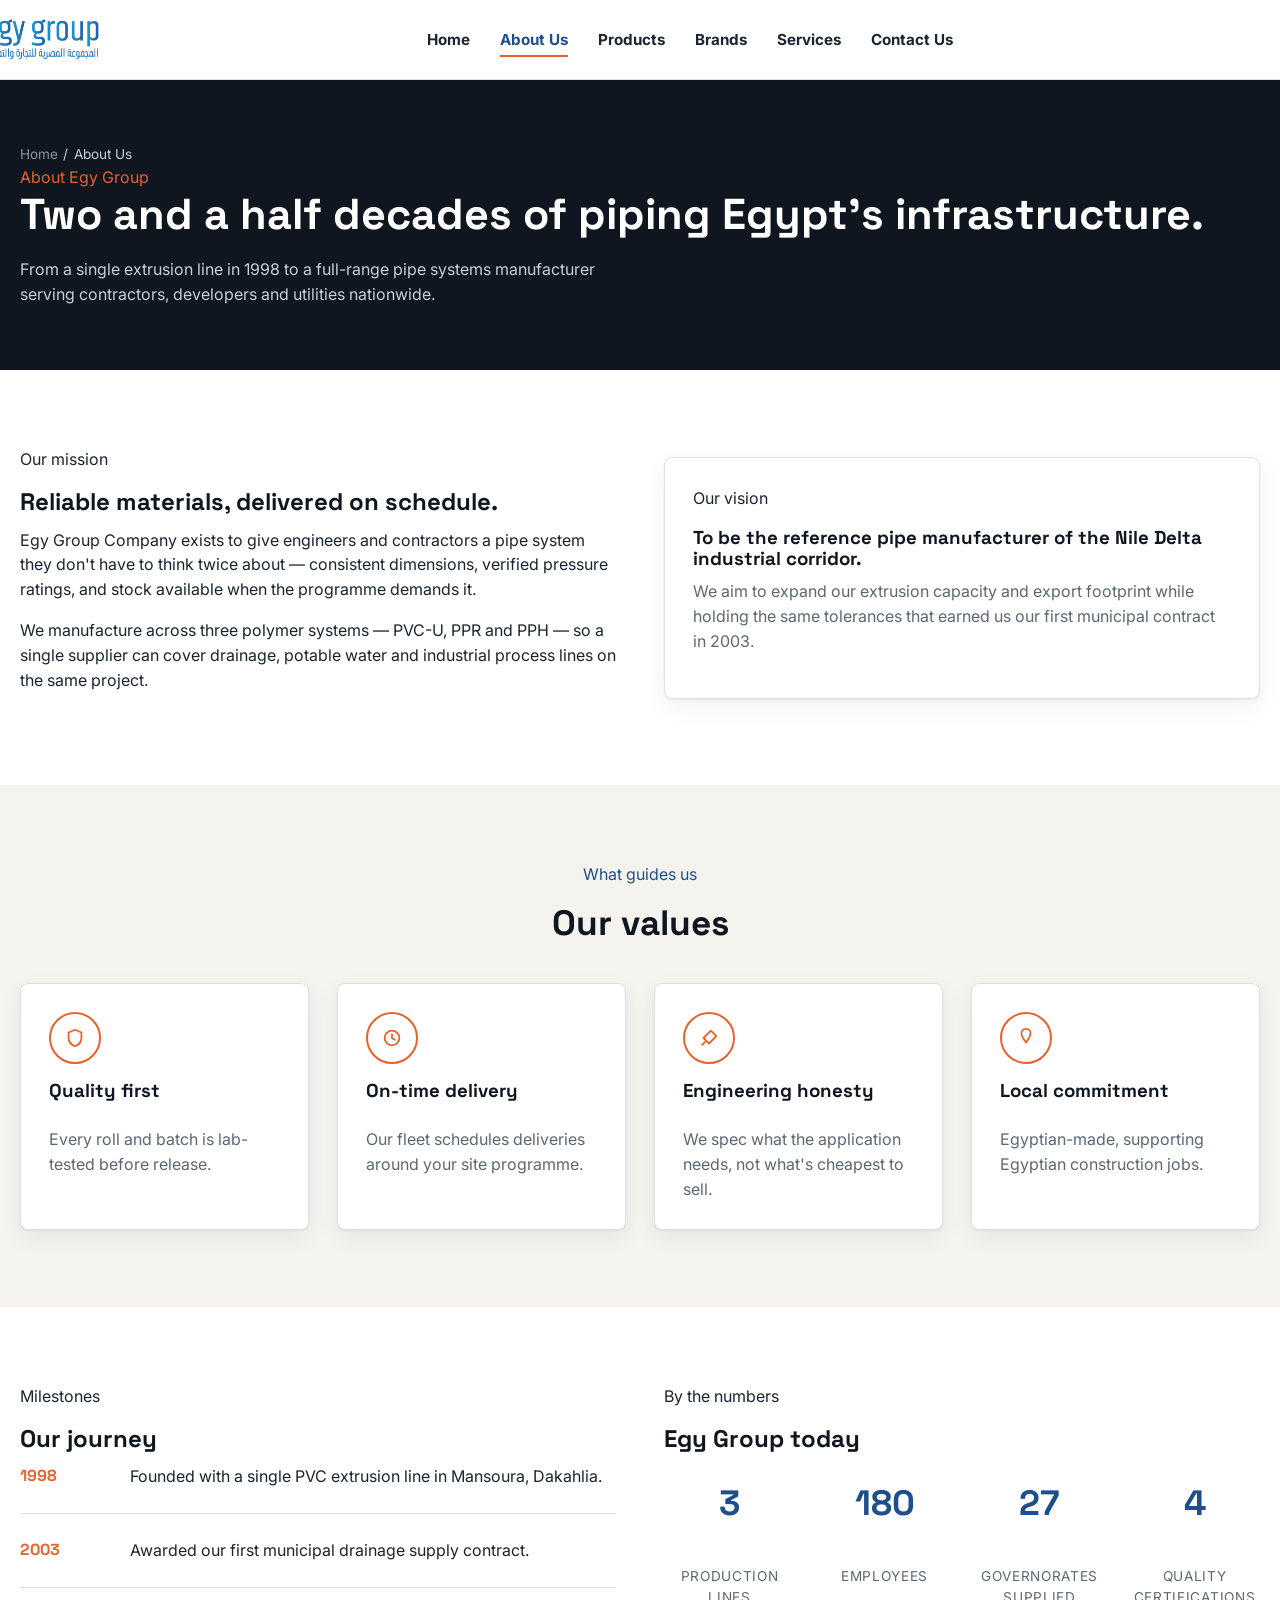
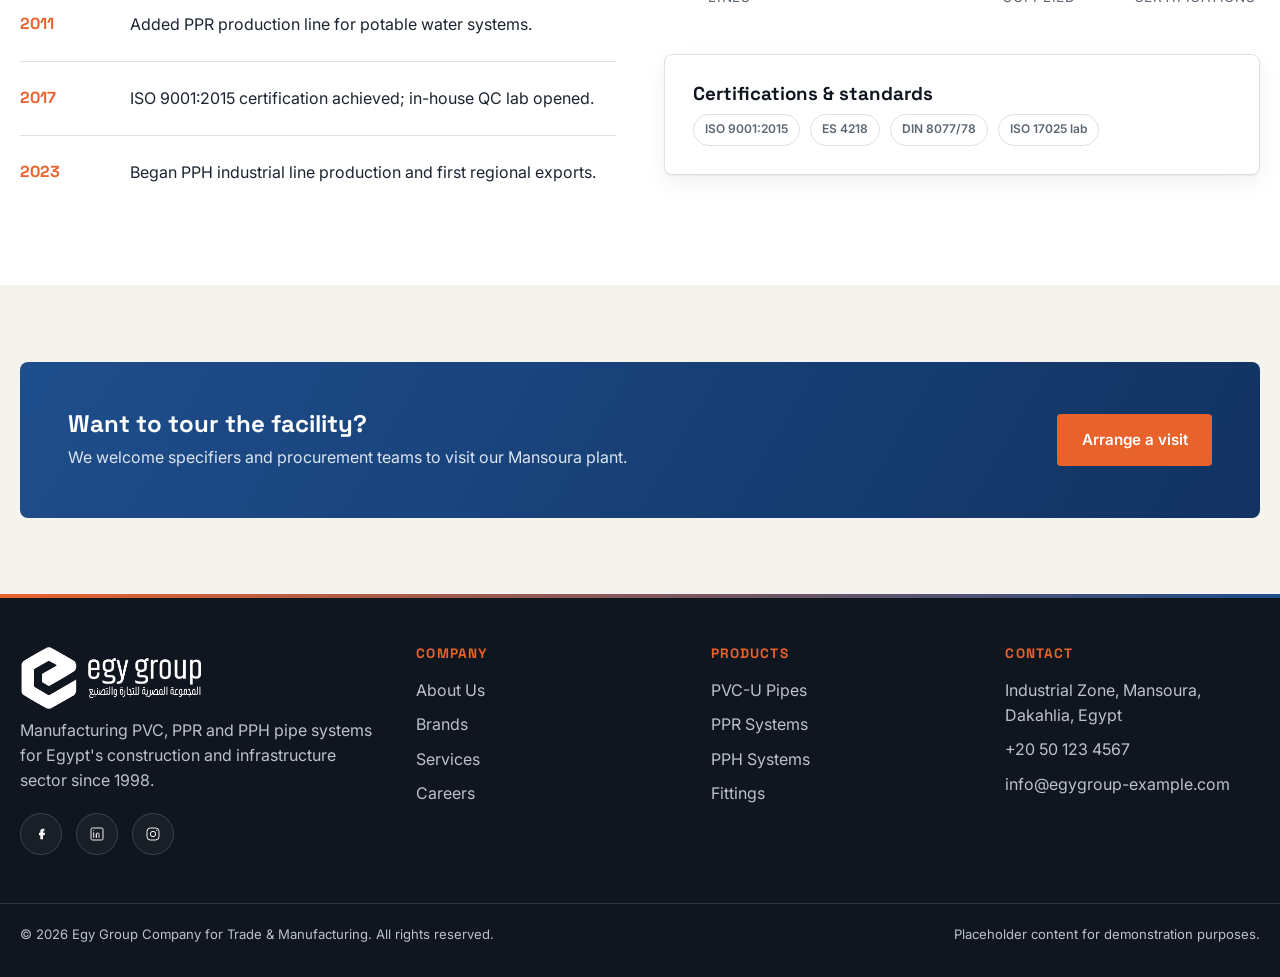
==== about.html @ fe541250 "Initial commit" ====
<!doctype html>
<html lang="en">
  <head>
    <meta charset="UTF-8" />
    <meta name="viewport" content="width=device-width, initial-scale=1.0" />
    <title>About Us | Egy Group Company</title>
    <meta
      name="description"
      content="Learn about Egy Group Company's history, mission and quality standards as a manufacturer of PVC, PPR and PPH pipe systems in Egypt."
    />
    <link rel="canonical" href="about.html" />
    <link rel="preconnect" href="https://fonts.googleapis.com" />
    <link rel="preconnect" href="https://fonts.gstatic.com" crossorigin />
    <link
      href="https://fonts.googleapis.com/css2?family=Space+Grotesk:wght@500;700&family=Inter:wght@400;500;600;700&family=Cairo:wght@400;500;600;700&display=swap"
      rel="stylesheet"
    />
    <link rel="stylesheet" href="css/style.css" />
  </head>
  <body>
    <a
      class="skip-link"
      href="#main-content"
      data-en="Skip to main content"
      data-ar="الانتقال إلى المحتوى الرئيسي"
      >Skip to main content</a
    >

    <header class="site-header">
      <div class="container header-inner">
        <a class="brand" href="index.html" aria-label="Egy Group Company, home">
          <img
            src="assets/images/egy-group-logo.png"
            alt="Egy Group Logo"
            class="brand-logo"
            data-en-aria="Egy Group Logo"
            data-ar-aria="شعار Egy Group"
          />
        </a>
        <button
          class="nav-toggle"
          type="button"
          aria-expanded="false"
          aria-controls="main-nav"
          aria-label="Toggle navigation menu"
        >
          <svg width="22" height="22" viewBox="0 0 22 22" aria-hidden="true">
            <path
              d="M2 5h18M2 11h18M2 17h18"
              stroke="#1B2430"
              stroke-width="2"
              stroke-linecap="round"
            ></path>
          </svg>
        </button>
        <nav class="main-nav" id="main-nav" aria-label="Primary">
          <ul>
            <li>
              <a href="index.html" data-en="Home" data-ar="الرئيسية">Home</a>
            </li>
            <li>
              <a href="about.html" data-en="About Us" data-ar="من نحن"
                >About Us</a
              >
            </li>
            <li>
              <a href="products.html" data-en="Products" data-ar="المنتجات"
                >Products</a
              >
            </li>
            <li>
              <a href="brands.html" data-en="Brands" data-ar="العلامات التجارية"
                >Brands</a
              >
            </li>
            <li>
              <a href="services.html" data-en="Services" data-ar="خدماتنا"
                >Services</a
              >
            </li>
            <li>
              <a href="contact.html" data-en="Contact Us" data-ar="اتصل بنا"
                >Contact Us</a
              >
            </li>
          </ul>
        </nav>
        <button class="lang-toggle" id="lang-toggle" type="button">
          العربية
        </button>
      </div>
    </header>

    <main id="main-content">
      <section class="page-header">
        <div class="container">
          <p class="breadcrumb">
            <a href="index.html" data-en="Home" data-ar="الرئيسية">Home</a
            ><span aria-hidden="true">/</span
            ><span data-en="About Us" data-ar="من نحن">About Us</span>
          </p>
          <p class="eyebrow" data-en="About Egy Group" data-ar="عن Egy Group">
            About Egy Group
          </p>
          <h1
            data-en="Two and a half decades of piping Egypt's infrastructure."
            data-ar="خمسة وعشرون عامًا من مد أنابيب البنية التحتية في مصر."
          >
            Two and a half decades of piping Egypt's infrastructure.
          </h1>
          <p
            data-en="From a single extrusion line in 1998 to a full-range pipe systems manufacturer serving contractors, developers and utilities nationwide."
            data-ar="من خط بثق واحد عام 1998 إلى مُصنّع متكامل لأنظمة الأنابيب يخدم المقاولين والمطورين والمرافق في جميع أنحاء مصر."
          >
            From a single extrusion line in 1998 to a full-range pipe systems
            manufacturer serving contractors, developers and utilities
            nationwide.
          </p>
        </div>
      </section>

      <section class="section section-alt" aria-labelledby="mission-heading">
        <div
          class="container grid grid-2"
          style="gap: 3rem; align-items: center"
        >
          <div>
            <p class="eyebrow" data-en="Our mission" data-ar="رسالتنا">
              Our mission
            </p>
            <h2
              id="mission-heading"
              data-en="Reliable materials, delivered on schedule."
              data-ar="مواد موثوقة، تصل في موعدها."
            >
              Reliable materials, delivered on schedule.
            </h2>
            <p
              data-en="Egy Group Company exists to give engineers and contractors a pipe system they don't have to think twice about — consistent dimensions, verified pressure ratings, and stock available when the programme demands it."
              data-ar="شركة Egy Group موجودة لتمنح المهندسين والمقاولين نظام أنابيب لا يحتاجون للتفكير فيه مرتين — أبعاد ثابتة، تصنيفات ضغط موثقة، ومخزون متاح وقت ما يحتاجه الجدول الزمني."
            >
              Egy Group Company exists to give engineers and contractors a pipe
              system they don't have to think twice about &mdash; consistent
              dimensions, verified pressure ratings, and stock available when
              the programme demands it.
            </p>
            <p
              data-en="We manufacture across three polymer systems — PVC-U, PPR and PPH — so a single supplier can cover drainage, potable water and industrial process lines on the same project."
              data-ar="نُصنّع عبر ثلاثة أنظمة بوليمرية — PVC-U و PPR و PPH — بحيث يغطي مورّد واحد خطوط الصرف ومياه الشرب والعمليات الصناعية في نفس المشروع."
            >
              We manufacture across three polymer systems &mdash; PVC-U, PPR and
              PPH &mdash; so a single supplier can cover drainage, potable water
              and industrial process lines on the same project.
            </p>
          </div>
          <div class="card">
            <p class="eyebrow" data-en="Our vision" data-ar="رؤيتنا">
              Our vision
            </p>
            <h3
              data-en="To be the reference pipe manufacturer of the Nile Delta industrial corridor."
              data-ar="أن نكون المُصنّع المرجعي للأنابيب في الممر الصناعي لدلتا النيل."
            >
              To be the reference pipe manufacturer of the Nile Delta industrial
              corridor.
            </h3>
            <p
              style="color: var(--color-steel)"
              data-en="We aim to expand our extrusion capacity and export footprint while holding the same tolerances that earned us our first municipal contract in 2003."
              data-ar="نهدف لتوسيع طاقتنا الإنتاجية وحضورنا التصديري مع الحفاظ على نفس معايير الدقة التي جلبت لنا أول عقد بلدي عام 2003."
            >
              We aim to expand our extrusion capacity and export footprint while
              holding the same tolerances that earned us our first municipal
              contract in 2003.
            </p>
          </div>
        </div>
      </section>

      <section class="section" aria-labelledby="values-heading">
        <div class="container">
          <div class="section-head center">
            <p class="eyebrow" data-en="What guides us" data-ar="ما يوجّهنا">
              What guides us
            </p>
            <h2 id="values-heading" data-en="Our values" data-ar="قيمنا">
              Our values
            </h2>
          </div>
          <div class="grid grid-4">
            <div class="card value-item" style="flex-direction: column">
              <span class="icon-ring" aria-hidden="true">
                <svg width="22" height="22" viewBox="0 0 24 24" fill="none">
                  <path
                    d="M12 3l7 3v6c0 4.5-3 7.5-7 9-4-1.5-7-4.5-7-9V6l7-3z"
                    stroke="currentColor"
                    stroke-width="2"
                    stroke-linejoin="round"
                  ></path>
                </svg>
              </span>
              <h3 data-en="Quality first" data-ar="الجودة أولًا">
                Quality first
              </h3>
              <p
                style="color: var(--color-steel); margin: 0"
                data-en="Every roll and batch is lab-tested before release."
                data-ar="كل لفة ودفعة تُختبر معمليًا قبل الإفراج عنها."
              >
                Every roll and batch is lab-tested before release.
              </p>
            </div>
            <div class="card value-item" style="flex-direction: column">
              <span class="icon-ring" aria-hidden="true">
                <svg width="22" height="22" viewBox="0 0 24 24" fill="none">
                  <circle
                    cx="12"
                    cy="12"
                    r="8"
                    stroke="currentColor"
                    stroke-width="2"
                  ></circle>
                  <path
                    d="M12 8v4l3 2"
                    stroke="currentColor"
                    stroke-width="2"
                    stroke-linecap="round"
                  ></path>
                </svg>
              </span>
              <h3 data-en="On-time delivery" data-ar="توصيل في الموعد">
                On-time delivery
              </h3>
              <p
                style="color: var(--color-steel); margin: 0"
                data-en="Our fleet schedules deliveries around your site programme."
                data-ar="ننسق مواعيد أسطولنا وفق الجدول الزمني لموقعك."
              >
                Our fleet schedules deliveries around your site programme.
              </p>
            </div>
            <div class="card value-item" style="flex-direction: column">
              <span class="icon-ring" aria-hidden="true">
                <svg width="22" height="22" viewBox="0 0 24 24" fill="none">
                  <path
                    d="M4 20l4-4M14 4l6 6-8 8-6-6 8-8z"
                    stroke="currentColor"
                    stroke-width="2"
                    stroke-linejoin="round"
                  ></path>
                </svg>
              </span>
              <h3 data-en="Engineering honesty" data-ar="نزاهة هندسية">
                Engineering honesty
              </h3>
              <p
                style="color: var(--color-steel); margin: 0"
                data-en="We spec what the application needs, not what's cheapest to sell."
                data-ar="نحدد المواصفة التي يحتاجها التطبيق فعلًا، وليس الأرخص في البيع."
              >
                We spec what the application needs, not what's cheapest to sell.
              </p>
            </div>
            <div class="card value-item" style="flex-direction: column">
              <span class="icon-ring" aria-hidden="true">
                <svg width="22" height="22" viewBox="0 0 24 24" fill="none">
                  <path
                    d="M12 2a5 5 0 015 5c0 3-5 10-5 10S7 10 7 7a5 5 0 015-5z"
                    stroke="currentColor"
                    stroke-width="2"
                    stroke-linejoin="round"
                  ></path>
                </svg>
              </span>
              <h3 data-en="Local commitment" data-ar="التزام محلي">
                Local commitment
              </h3>
              <p
                style="color: var(--color-steel); margin: 0"
                data-en="Egyptian-made, supporting Egyptian construction jobs."
                data-ar="صناعة مصرية تدعم فرص العمل في قطاع الإنشاءات المصري."
              >
                Egyptian-made, supporting Egyptian construction jobs.
              </p>
            </div>
          </div>
        </div>
      </section>

      <section class="section section-alt" aria-labelledby="timeline-heading">
        <div class="container grid grid-2" style="gap: 3rem">
          <div>
            <p class="eyebrow" data-en="Milestones" data-ar="محطات بارزة">
              Milestones
            </p>
            <h2 id="timeline-heading" data-en="Our journey" data-ar="مسيرتنا">
              Our journey
            </h2>
            <div class="timeline">
              <div class="timeline-item">
                <span class="timeline-year">1998</span>
                <p
                  style="margin: 0"
                  data-en="Founded with a single PVC extrusion line in Mansoura, Dakahlia."
                  data-ar="تأسست بخط بثق PVC واحد في المنصورة، الدقهلية."
                >
                  Founded with a single PVC extrusion line in Mansoura,
                  Dakahlia.
                </p>
              </div>
              <div class="timeline-item">
                <span class="timeline-year">2003</span>
                <p
                  style="margin: 0"
                  data-en="Awarded our first municipal drainage supply contract."
                  data-ar="حصلنا على أول عقد لتوريد أنابيب صرف بلدية."
                >
                  Awarded our first municipal drainage supply contract.
                </p>
              </div>
              <div class="timeline-item">
                <span class="timeline-year">2011</span>
                <p
                  style="margin: 0"
                  data-en="Added PPR production line for potable water systems."
                  data-ar="أضفنا خط إنتاج PPR لأنظمة مياه الشرب."
                >
                  Added PPR production line for potable water systems.
                </p>
              </div>
              <div class="timeline-item">
                <span class="timeline-year">2017</span>
                <p
                  style="margin: 0"
                  data-en="ISO 9001:2015 certification achieved; in-house QC lab opened."
                  data-ar="حصلنا على شهادة ISO 9001:2015، وافتتحنا معمل جودة داخلي."
                >
                  ISO 9001:2015 certification achieved; in-house QC lab opened.
                </p>
              </div>
              <div class="timeline-item">
                <span class="timeline-year">2023</span>
                <p
                  style="margin: 0"
                  data-en="Began PPH industrial line production and first regional exports."
                  data-ar="بدأنا إنتاج خط PPH الصناعي وأول عمليات تصدير إقليمية."
                >
                  Began PPH industrial line production and first regional
                  exports.
                </p>
              </div>
            </div>
          </div>
          <div>
            <p class="eyebrow" data-en="By the numbers" data-ar="بالأرقام">
              By the numbers
            </p>
            <h2 data-en="Egy Group today" data-ar="Egy Group اليوم">
              Egy Group today
            </h2>
            <div class="stat-strip" style="margin-top: 1.5rem">
              <div>
                <p class="stat-num">3</p>
                <p
                  class="stat-label"
                  data-en="Production lines"
                  data-ar="خطوط إنتاج"
                >
                  Production lines
                </p>
              </div>
              <div>
                <p class="stat-num">180</p>
                <p class="stat-label" data-en="Employees" data-ar="موظف">
                  Employees
                </p>
              </div>
              <div>
                <p class="stat-num">27</p>
                <p
                  class="stat-label"
                  data-en="Governorates supplied"
                  data-ar="محافظة نخدمها"
                >
                  Governorates supplied
                </p>
              </div>
              <div>
                <p class="stat-num">4</p>
                <p
                  class="stat-label"
                  data-en="Quality certifications"
                  data-ar="شهادات جودة"
                >
                  Quality certifications
                </p>
              </div>
            </div>
            <div class="card" style="margin-top: 2rem">
              <h3
                data-en="Certifications &amp; standards"
                data-ar="الشهادات والمواصفات"
              >
                Certifications &amp; standards
              </h3>
              <div class="badge-row" style="margin-top: 0">
                <span class="badge">ISO 9001:2015</span>
                <span class="badge">ES 4218</span>
                <span class="badge">DIN 8077/78</span>
                <span
                  class="badge"
                  data-en="ISO 17025 lab"
                  data-ar="معمل ISO 17025"
                  >ISO 17025 lab</span
                >
              </div>
            </div>
          </div>
        </div>
      </section>

      <section class="section">
        <div class="container">
          <div class="cta-band">
            <div>
              <h2
                data-en="Want to tour the facility?"
                data-ar="تحب تزور المصنع؟"
              >
                Want to tour the facility?
              </h2>
              <p
                data-en="We welcome specifiers and procurement teams to visit our Mansoura plant."
                data-ar="نرحّب بالمهندسين وفرق المشتريات لزيارة مصنعنا في المنصورة."
              >
                We welcome specifiers and procurement teams to visit our
                Mansoura plant.
              </p>
            </div>
            <a
              class="btn btn-primary"
              href="contact.html"
              data-en="Arrange a visit"
              data-ar="رتّب زيارة"
              >Arrange a visit</a
            >
          </div>
        </div>
      </section>
    </main>

    <footer class="site-footer">
      <div class="container footer-top">
        <div class="footer-col">
          <a
            class="brand"
            href="index.html"
            aria-label="Egy Group Company, home"
          >
            <img
              src="assets/images/egy-group-white.png"
              alt="Egy Group Logo"
              class="footer-brand-logo"
              data-en-aria="Egy Group Logo"
              data-ar-aria="شعار Egy Group"
            />
          </a>
          <p
            data-en="Manufacturing PVC, PPR and PPH pipe systems for Egypt's construction and infrastructure sector since 1998."
            data-ar="نصنّع أنظمة أنابيب PVC و PPR و PPH لقطاع الإنشاءات والبنية التحتية في مصر منذ عام 1998."
          >
            Manufacturing PVC, PPR and PPH pipe systems for Egypt's construction
            and infrastructure sector since 1998.
          </p>
          <div class="social-links">
            <a href="#" aria-label="Egy Group on Facebook"
              ><svg width="16" height="16" viewBox="0 0 24 24" fill="none">
                <path
                  d="M15 8h2V4h-2a4 4 0 00-4 4v2H9v4h2v6h4v-6h2.5l.5-4H15V8z"
                  fill="#fff"
                ></path></svg
            ></a>
            <a href="#" aria-label="Egy Group on LinkedIn"
              ><svg width="16" height="16" viewBox="0 0 24 24" fill="none">
                <rect
                  x="3"
                  y="3"
                  width="18"
                  height="18"
                  rx="2"
                  fill="none"
                  stroke="#fff"
                  stroke-width="1.4"
                ></rect>
                <path
                  d="M7 10v7M7 7v.01M11 17v-4.5a2 2 0 014 0V17M11 12.5v4.5"
                  stroke="#fff"
                  stroke-width="1.4"
                  stroke-linecap="round"
                ></path></svg
            ></a>
            <a href="#" aria-label="Egy Group on Instagram"
              ><svg width="16" height="16" viewBox="0 0 24 24" fill="none">
                <rect
                  x="3"
                  y="3"
                  width="18"
                  height="18"
                  rx="5"
                  fill="none"
                  stroke="#fff"
                  stroke-width="1.4"
                ></rect>
                <circle
                  cx="12"
                  cy="12"
                  r="4"
                  fill="none"
                  stroke="#fff"
                  stroke-width="1.4"
                ></circle>
                <circle cx="17.5" cy="6.5" r="1" fill="#fff"></circle></svg
            ></a>
          </div>
        </div>
        <div class="footer-col">
          <h4 data-en="Company" data-ar="الشركة">Company</h4>
          <ul>
            <li>
              <a href="about.html" data-en="About Us" data-ar="من نحن"
                >About Us</a
              >
            </li>
            <li>
              <a href="brands.html" data-en="Brands" data-ar="العلامات التجارية"
                >Brands</a
              >
            </li>
            <li>
              <a href="services.html" data-en="Services" data-ar="خدماتنا"
                >Services</a
              >
            </li>
            <li>
              <a href="contact.html" data-en="Careers" data-ar="الوظائف"
                >Careers</a
              >
            </li>
          </ul>
        </div>
        <div class="footer-col">
          <h4 data-en="Products" data-ar="المنتجات">Products</h4>
          <ul>
            <li>
              <a
                href="products.html#pvc"
                data-en="PVC-U Pipes"
                data-ar="أنابيب PVC-U"
                >PVC-U Pipes</a
              >
            </li>
            <li>
              <a
                href="products.html#ppr"
                data-en="PPR Systems"
                data-ar="أنظمة PPR"
                >PPR Systems</a
              >
            </li>
            <li>
              <a
                href="products.html#pph"
                data-en="PPH Systems"
                data-ar="أنظمة PPH"
                >PPH Systems</a
              >
            </li>
            <li>
              <a
                href="products.html#fittings"
                data-en="Fittings"
                data-ar="الوصلات"
                >Fittings</a
              >
            </li>
          </ul>
        </div>
        <div class="footer-col">
          <h4 data-en="Contact" data-ar="التواصل">Contact</h4>
          <ul>
            <li
              data-en="Industrial Zone, Mansoura, Dakahlia, Egypt"
              data-ar="المنطقة الصناعية، المنصورة، الدقهلية، مصر"
            >
              Industrial Zone, Mansoura, Dakahlia, Egypt
            </li>
            <li>+20 50 123 4567</li>
            <li>info@egygroup-example.com</li>
          </ul>
        </div>
      </div>
      <div class="container footer-bottom">
        <p
          data-en="© 2026 Egy Group Company for Trade &amp; Manufacturing. All rights reserved."
          data-ar="© 2026 شركة Egy Group للتجارة والتصنيع. جميع الحقوق محفوظة."
        >
          &copy; 2026 Egy Group Company for Trade &amp; Manufacturing. All
          rights reserved.
        </p>
        <p
          data-en="Placeholder content for demonstration purposes."
          data-ar="محتوى تجريبي لأغراض العرض فقط."
        >
          Placeholder content for demonstration purposes.
        </p>
      </div>
    </footer>

    <script src="js/i18n.js"></script>
    <script src="js/main.js"></script>
  </body>
</html>
---- css/style.css ----
/* ==========================================================================
   Egy Group Company — Stylesheet
   Design tokens: industrial blue + signal orange (pipe-spec palette),
   ring/cross-section motif drawn from extruded pipe stock.
   ========================================================================== */

:root {
  /* Color tokens */
  --color-ink: #10161f;
  --color-charcoal: #1b2430;
  --color-blue: #1e4e8c;
  --color-blue-dark: #123362;
  --color-orange: #e8622c;
  --color-orange-dark: #c24e1f;
  --color-cream: #f5f3ee;
  --color-white: #ffffff;
  --color-steel: #5c6773;
  --color-steel-light: #8a93a0;
  --color-line: #dde1e6;
  --color-success: #2f8f5b;
  --color-danger: #c4362b;

  /* Type tokens */
  --font-display: "Space Grotesk", "Segoe UI", Arial, sans-serif;
  --font-body: "Inter", "Segoe UI", Arial, sans-serif;

  /* Layout tokens */
  --container-w: 1300px;
  --radius-sm: 4px;
  --radius-md: 8px;
  --gap-section: clamp(3rem, 6vw, 6rem);
  --shadow-card:
    0 1px 2px rgba(16, 22, 31, 0.06), 0 8px 24px rgba(16, 22, 31, 0.06);
}

/* ---------- Reset ---------- */
*,
*::before,
*::after {
  box-sizing: border-box;
}
html {
  scroll-behavior: smooth;
}
@media (prefers-reduced-motion: reduce) {
  html {
    scroll-behavior: auto;
  }
  *,
  *::before,
  *::after {
    animation-duration: 0.001ms !important;
    animation-iteration-count: 1 !important;
    transition-duration: 0.001ms !important;
  }
}
body {
  margin: 0;
  font-family: var(--font-body);
  color: var(--color-charcoal);
  background: var(--color-cream);
  line-height: 1.55;
  -webkit-font-smoothing: antialiased;
}
img {
  max-width: 100%;
  display: block;
}
a {
  color: inherit;
  text-decoration: none;
}
ul {
  margin: 0;
  padding: 0;
  list-style: none;
}
h1,
h2,
h3,
h4 {
  font-family: var(--font-display);
  line-height: 1.15;
  margin: 0 0 0.5em;
  color: var(--color-ink);
}
p {
  margin: 0 0 1em;
}
button {
  font-family: inherit;
  cursor: pointer;
}
input,
textarea,
select {
  font-family: inherit;
  font-size: 1rem;
}

:focus-visible {
  outline: 3px solid var(--color-orange);
  outline-offset: 2px;
}

.container {
  width: 100%;
  max-width: var(--container-w);
  margin-inline: auto;
  padding-inline: 1.25rem;
}

.visually-hidden {
  position: absolute;
  width: 1px;
  height: 1px;
  overflow: hidden;
  clip: rect(0 0 0 0);
  white-space: nowrap;
}

.skip-link {
  position: absolute;
  left: 1rem;
  top: -3rem;
  background: var(--color-ink);
  color: var(--color-white);
  padding: 0.6rem 1rem;
  border-radius: var(--radius-sm);
  z-index: 200;
  transition: top 0.15s ease;
}
.skip-link:focus {
  top: 1rem;
}

/* ---------- Buttons ---------- */
.btn {
  display: inline-flex;
  align-items: center;
  gap: 0.5rem;
  padding: 0.75rem 1.4rem;
  border-radius: var(--radius-sm);
  font-weight: 600;
  font-size: 0.95rem;
  border: 2px solid transparent;
  transition:
    transform 0.15s ease,
    background 0.15s ease,
    color 0.15s ease,
    border-color 0.15s ease;
}
.btn:hover {
  transform: translateY(-1px);
}
.btn-primary {
  background: var(--color-orange);
  color: var(--color-white);
}
.btn-primary:hover {
  background: var(--color-orange-dark);
}
.btn-secondary {
  background: transparent;
  color: var(--color-white);
  border-color: rgba(255, 255, 255, 0.55);
}
.btn-secondary:hover {
  border-color: var(--color-white);
}
.btn-outline {
  background: transparent;
  color: var(--color-blue);
  border-color: var(--color-blue);
}
.btn-outline:hover {
  background: var(--color-blue);
  color: var(--color-white);
}
.btn-block {
  width: 100%;
  justify-content: center;
}

/* ---------- Header ---------- */
.site-header {
  position: sticky;
  top: 0;
  z-index: 100;
  height: 80px;
  background: var(--color-white);
  border-bottom: 1px solid var(--color-line);
  display: flex;
  align-items: center;
}
.site-header.is-scrolled {
  box-shadow: 0 4px 16px rgba(16, 22, 31, 0.08);
}
.header-inner {
  display: grid;
  grid-template-columns: 220px 1fr 120px;
  align-items: center;
  height: 90px;
}
.brand {
  display: flex;
  align-items: center;
  flex-shrink: 0;
  justify-self: start;
}
.site-header .brand {
  margin-left: -110px;
}
.brand-logo {
  display: block;
  width: auto;
  height: 65px;
  object-fit: contain;
  transition: transform 0.3s ease;
}

.brand:hover .brand-logo {
  transform: scale(1.03);
}
.brand-mark {
  flex-shrink: 0;
}

.brand-mark img {
  height: 85px;
  width: auto;
  display: block;
}
.brand-tagline {
  display: block;
  font-family: var(--font-body);
  font-weight: 500;
  font-size: 0.65rem;
  letter-spacing: 0.14em;
  text-transform: uppercase;
  color: var(--color-orange);
}

.nav-toggle {
  display: none;
  background: none;
  border: 1px solid var(--color-line);
  border-radius: var(--radius-sm);
  padding: 0.5rem;
  align-items: center;
  justify-content: center;
}

.main-nav ul {
  display: flex;
  align-items: center;
  justify-content: center;
  justify-self: center;
  gap: 30px;
  margin: auto;
}
.main-nav a {
  font-weight: 700;
  font-size: 0.95rem;
  color: var(--color-charcoal);
  padding-block: 0.4rem;
  border-bottom: 2px solid transparent;
  transition:
    color 0.15s ease,
    border-color 0.15s ease;
}
.main-nav a:hover,
.main-nav a[aria-current="page"] {
  color: var(--color-blue);
  border-color: var(--color-orange);
}
.header-cta {
  flex-shrink: 0;
}

@media (max-width: 860px) {
  .nav-toggle {
    display: inline-flex;
  }
  .header-cta {
    display: none;
  }
  .main-nav {
    position: fixed;
    inset: 64px 0 0 0;
    background: var(--color-white);
    transform: translateX(100%);
    transition: transform 0.2s ease;
    overflow-y: auto;
    padding: 1.5rem 1.25rem;
    border-top: 1px solid var(--color-line);
  }
  .main-nav.is-open {
    transform: translateX(0);
  }
  .main-nav ul {
    flex-direction: column;
    align-items: stretch;
    gap: 0;
  }
  .main-nav li {
    border-bottom: 1px solid var(--color-line);
  }
  .main-nav a {
    display: block;
    padding: 0.9rem 0.2rem;
  }
}

/* ---------- Hero ---------- */
.hero {
  position: relative;
  display: flex;
  align-items: center;
  min-height: 720px;
  overflow: hidden;

  background:
    linear-gradient(
      90deg,
      rgba(8, 22, 45, 0.88) 0%,
      rgba(8, 22, 45, 0.75) 28%,
      rgba(8, 22, 45, 0.35) 55%,
      rgba(8, 22, 45, 0.05) 100%
    ),
    url("../assets/images/hero-bg.png") center/cover no-repeat;
}
.hero-rings {
  position: absolute;
  top: 50%;
  right: -8%;
  width: min(620px, 60vw);
  transform: translateY(-50%);
  opacity: 0.9;
  pointer-events: none;
}
.hero-inner {
  width: 620px;
  margin: 0;
  padding: 0;
  color: #fff;
}
.hero h1 {
  margin: 15px 0px;
  color: #fff;
  font-size: 50px;
  font-weight: 700;
  line-height: 1.08;
}
.hero-lede {
  width: 500px;
  color: #e7eef8;
  font-size: 20px;
  line-height: 1.8;
}
.hero-actions {
  display: flex;
  flex-wrap: wrap;
  gap: 0.9rem;
  margin-top: 2rem;
}

/* ---------- Page header (interior pages) ---------- */
.page-header {
  background: var(--color-ink);
  color: var(--color-white);
  padding-block: clamp(2.5rem, 5vw, 4rem);
}
.page-header .eyebrow {
  color: var(--color-orange);
}
.page-header h1 {
  color: var(--color-white);
  font-size: clamp(1.9rem, 3.6vw, 2.7rem);
  margin-bottom: 0.4em;
}
.page-header p {
  color: #c6cfdc;
  max-width: 60ch;
  margin-bottom: 0;
}
.breadcrumb {
  font-size: 0.85rem;
  color: var(--color-steel-light);
  margin-bottom: 1rem;
}
.breadcrumb a {
  color: var(--color-steel-light);
}
.breadcrumb a:hover {
  color: var(--color-white);
}
.breadcrumb span[aria-hidden] {
  margin: 0 0.4em;
}

/* ---------- Sections ---------- */
.section {
  padding-block: var(--gap-section);
}
.section-alt {
  background: var(--color-white);
}
.section-dark {
  background: var(--color-ink);
  color: var(--color-white);
}
.section-dark h2,
.section-dark h3 {
  color: var(--color-white);
}
.section-head {
  max-width: 640px;
  margin-bottom: 2.5rem;
}
.section-head.center {
  margin-inline: auto;
  text-align: center;
}
.section-head h2 {
  font-size: clamp(1.6rem, 3vw, 2.2rem);
}
.section-head .eyebrow {
  color: var(--color-blue);
}
.section-dark .section-head .eyebrow {
  color: var(--color-orange);
}

/* ---------- Grids & Cards ---------- */
.grid {
  display: grid;
  gap: 1.75rem;
}
.grid-2 {
  grid-template-columns: repeat(2, 1fr);
}
.grid-3 {
  grid-template-columns: repeat(3, 1fr);
}
.grid-4 {
  grid-template-columns: repeat(4, 1fr);
}
@media (max-width: 960px) {
  .grid-3,
  .grid-4 {
    grid-template-columns: repeat(2, 1fr);
  }
}
@media (max-width: 640px) {
  .grid-2,
  .grid-3,
  .grid-4 {
    grid-template-columns: 1fr;
  }
}

.card {
  background: var(--color-white);
  border: 1px solid var(--color-line);
  border-radius: var(--radius-md);
  padding: 1.75rem;
  box-shadow: var(--shadow-card);
}
.section-alt .card,
.section .card {
  background: var(--color-white);
}

.icon-ring {
  width: 52px;
  height: 52px;
  border-radius: 50%;
  border: 2px solid var(--color-orange);
  display: inline-flex;
  align-items: center;
  justify-content: center;
  margin-bottom: 1rem;
  color: var(--color-orange);
}

/* Product spec card */
.product-card {
  display: flex;
  flex-direction: column;
  gap: 0.75rem;
}
.product-card .spec-code {
  font-family: var(--font-display);
  font-size: 0.75rem;
  letter-spacing: 0.1em;
  color: var(--color-steel);
  text-transform: uppercase;
}
.product-card h3 {
  font-size: 1.15rem;
  margin-bottom: 0.25rem;
}
.product-card .spec-list {
  border-top: 1px dashed var(--color-line);
  margin-top: 0.5rem;
  padding-top: 0.75rem;
  display: grid;
  gap: 0.35rem;
}
.product-card .spec-list li {
  display: flex;
  justify-content: space-between;
  font-size: 0.85rem;
  color: var(--color-steel);
}
.product-card .spec-list li strong {
  color: var(--color-charcoal);
  font-weight: 600;
}

/* Brand tile */

.brands-grid {
  display: grid;
  grid-template-columns: repeat(4, 1fr);
  gap: 30px;
  margin-top: 3rem;
}

.brand-card {
  background: #fff;
  border: 1px solid var(--color-line);
  border-radius: 18px;
  padding: 32px 24px;
  text-align: center;
  transition: 0.35s;
  cursor: pointer;
  box-shadow: 0 8px 24px rgba(0, 0, 0, 0.05);
}

.brand-card:hover {
  transform: translateY(-8px);
  border-color: var(--color-blue);
  box-shadow: 0 18px 40px rgba(30, 78, 140, 0.15);
}

.brand-card-logo {
  height: 120px;
  display: flex;
  align-items: center;
  justify-content: center;
  margin-bottom: 20px;
  background: #f8fafc;
  border-radius: 14px;
}

.brand-card-logo img {
  max-width: 150px;
  max-height: 80px;
  width: auto;
  height: auto;
  transition: 0.35s;
}

.brand-card:hover .brand-card-logo img {
  transform: scale(1.06);
}

.brand-name {
  margin: 0;
  font-size: 20px;
  font-weight: 700;
  color: var(--color-ink);
}

@media (max-width: 992px) {
  .brands-grid {
    grid-template-columns: repeat(2, 1fr);
  }
}

@media (max-width: 576px) {
  .brands-grid {
    grid-template-columns: 1fr;
  }
}

/* Service card */

.service-card {
  text-align: center;
  padding: 40px 30px;
  border-top: 4px solid var(--color-orange);
  transition: 0.35s ease;
}

.service-card:hover {
  transform: translateY(-8px);
  box-shadow: 0 20px 45px rgba(0, 0, 0, 0.08);
}

.service-icon {
  width: 72px;
  height: 72px;
  margin: 0 auto 22px;
  border-radius: 50%;
  background: #eef4fb;
  display: flex;
  align-items: center;
  justify-content: center;
  font-size: 34px;
  transition: 0.35s;
}

.service-card:hover .service-icon {
  background: var(--color-blue);
  transform: rotate(8deg) scale(1.08);
}

.service-card h3 {
  margin-bottom: 14px;
  font-size: 24px;
}

.service-card p {
  color: #6d7784;
  line-height: 1.8;
  margin: 0;
}

/* Values list */
.value-item {
  display: flex;
  gap: 1rem;
  align-items: flex-start;
}
.value-item .icon-ring {
  margin-bottom: 0;
  flex-shrink: 0;
}

/* Timeline */
.timeline {
  display: grid;
  gap: 1.5rem;
}
.timeline-item {
  display: grid;
  grid-template-columns: 90px 1fr;
  gap: 1.25rem;
  padding-bottom: 1.5rem;
  border-bottom: 1px solid var(--color-line);
}
.timeline-item:last-child {
  border-bottom: none;
}
.timeline-year {
  font-family: var(--font-display);
  font-weight: 700;
  color: var(--color-orange);
}

/* Stat strip */
.stat-strip {
  display: grid;
  grid-template-columns: repeat(4, 1fr);
  gap: 1.5rem;
  text-align: center;
}
.stat-strip .stat-num {
  font-family: var(--font-display);
  font-size: 2.2rem;
  font-weight: 700;
  color: var(--color-blue);
}
.stat-strip .stat-label {
  font-size: 0.85rem;
  color: var(--color-steel);
  text-transform: uppercase;
  letter-spacing: 0.05em;
}
@media (max-width: 640px) {
  .stat-strip {
    grid-template-columns: repeat(2, 1fr);
  }
}

/* CTA band */
.cta-band {
  background: linear-gradient(
    120deg,
    var(--color-blue),
    var(--color-blue-dark)
  );
  color: var(--color-white);
  border-radius: var(--radius-md);
  padding: clamp(2rem, 5vw, 3rem);
  display: flex;
  flex-wrap: wrap;
  align-items: center;
  justify-content: space-between;
  gap: 1.5rem;
}
.cta-band h2 {
  color: var(--color-white);
  margin-bottom: 0.3em;
}
.cta-band p {
  color: #dce5f2;
  margin-bottom: 0;
}

/* ---------- Forms ---------- */
.form-grid {
  display: grid;
  gap: 1.25rem;
}
.form-row {
  display: grid;
  gap: 1.25rem;
  grid-template-columns: 1fr 1fr;
}
@media (max-width: 640px) {
  .form-row {
    grid-template-columns: 1fr;
  }
}
.field {
  display: flex;
  flex-direction: column;
  gap: 0.4rem;
}
.field label {
  font-weight: 600;
  font-size: 0.9rem;
}
.field .required {
  color: var(--color-orange);
}
.field input,
.field select,
.field textarea {
  padding: 0.7rem 0.85rem;
  border: 1px solid var(--color-line);
  border-radius: var(--radius-sm);
  background: var(--color-white);
  color: var(--color-charcoal);
}
.field input:focus,
.field select:focus,
.field textarea:focus {
  border-color: var(--color-blue);
}
.field.has-error input,
.field.has-error select,
.field.has-error textarea {
  border-color: var(--color-danger);
}
.field-error {
  font-size: 0.8rem;
  color: var(--color-danger);
  display: none;
}
.field.has-error .field-error {
  display: block;
}
.form-status {
  padding: 0.85rem 1rem;
  border-radius: var(--radius-sm);
  font-size: 0.9rem;
  display: none;
}
.form-status.is-visible {
  display: block;
}
.form-status.success {
  background: #e7f5ec;
  color: var(--color-success);
  border: 1px solid #bfe3cc;
}
.form-status.error {
  background: #fbeae8;
  color: var(--color-danger);
  border: 1px solid #f0c7c2;
}

/* Contact info list */
.contact-info-list {
  display: grid;
  gap: 1.25rem;
}
.contact-info-item {
  display: flex;
  gap: 1rem;
  align-items: flex-start;
}
.contact-info-item .icon-ring {
  margin-bottom: 0;
}
.map-placeholder {
  border-radius: var(--radius-md);
  overflow: hidden;
  border: 1px solid var(--color-line);
}

/* ---------- Footer ---------- */
.site-footer .brand {
  margin: 0;
  display: inline-flex;
  align-items: center;
}

.footer-brand-logo {
  height: 65px;
  width: auto;
  display: block;
}

.site-footer {
  background: var(--color-ink);
  color: #b9c2cf;
  position: relative;
}
.site-footer::before {
  content: "";
  display: block;
  height: 4px;
  background: linear-gradient(90deg, var(--color-orange), var(--color-blue));
}
.footer-top {
  padding-block: 3rem;
  display: grid;
  gap: 2.5rem;
  grid-template-columns: 1.4fr 1fr 1fr 1fr;
}
@media (max-width: 860px) {
  .footer-top {
    grid-template-columns: 1fr 1fr;
  }
}
@media (max-width: 540px) {
  .footer-top {
    grid-template-columns: 1fr;
  }
}
.footer-brand {
  display: flex;
  align-items: center;
  gap: 0.6rem;
  font-family: var(--font-display);
  font-weight: 700;
  font-size: 1.15rem;
  color: var(--color-white);
  margin-bottom: 0.75rem;
}
.footer-col h4 {
  color: var(--color-orange);
  font-size: 0.85rem;
  letter-spacing: 0.08em;
  text-transform: uppercase;
  margin-bottom: 1rem;
}
.footer-col ul {
  display: grid;
  gap: 0.6rem;
}
.footer-col a:hover {
  color: var(--color-white);
}
.social-links {
  display: flex;
  gap: 14px;
  margin-top: 20px;
}

.social-links a {
  width: 42px;
  height: 42px;
  border-radius: 50%;
  display: flex;
  align-items: center;
  justify-content: center;
  color: #fff;
  border: 1px solid rgba(255, 255, 255, 0.15);
  background: rgba(255, 255, 255, 0.04);
  transition: all 0.3s ease;
}

.social-links a:hover {
  background: var(--color-orange);
  border-color: var(--color-orange);
  transform: translateY(-4px);
  box-shadow: 0 10px 20px rgba(232, 98, 44, 0.35);
}

.social-links i {
  font-size: 18px;
}
.footer-bottom {
  border-top: 1px solid rgba(255, 255, 255, 0.12);
  padding-block: 1.25rem;
  display: flex;
  flex-wrap: wrap;
  gap: 1rem;
  justify-content: space-between;
  font-size: 0.82rem;
}

/* ---------- Misc ---------- */
.badge-row {
  display: flex;
  flex-wrap: wrap;
  gap: 0.6rem;
  margin-top: 1.5rem;
}
.badge {
  font-size: 0.75rem;
  font-weight: 600;
  padding: 0.35rem 0.7rem;
  border-radius: 999px;
  border: 1px solid var(--color-line);
  color: var(--color-steel);
  background: var(--color-white);
}

/* Language toggle button */
.lang-toggle {
  display: inline-flex;
  align-items: center;
  justify-self: end;
  gap: 0.4rem;
  margin-right: -100px;
  padding: 0.55rem 0.9rem;
  border: 1px solid var(--color-line);
  border-radius: var(--radius-sm);
  background: transparent;
  color: var(--color-charcoal);
  font-size: 0.85rem;
  font-weight: 600;
  transition: 0.15s;
}
.lang-toggle:hover {
  border-color: var(--color-blue);
  color: var(--color-blue);
}

/* Contact info */
.contact-number,
.contact-email {
  direction: ltr;
  unicode-bidi: isolate;
  display: inline-block;
  color: inherit;
}

[dir="rtl"] .contact-number,
[dir="rtl"] .contact-email {
  direction: ltr;
  unicode-bidi: isolate;
}

/* RTL support */
[dir="rtl"] body {
  font-family: "Cairo", var(--font-body);
}

[dir="rtl"] h1,
[dir="rtl"] h2,
[dir="rtl"] h3,
[dir="rtl"] h4 {
  font-family: "Cairo", var(--font-display);
}

[dir="rtl"] .eyebrow::before {
  margin-left: 0.5rem;
  margin-right: 0;
}

/* ===== Header Fix ===== */

html[dir="rtl"] .header-inner {
  direction: ltr;
}

html[dir="rtl"] .main-nav {
  direction: rtl;
}
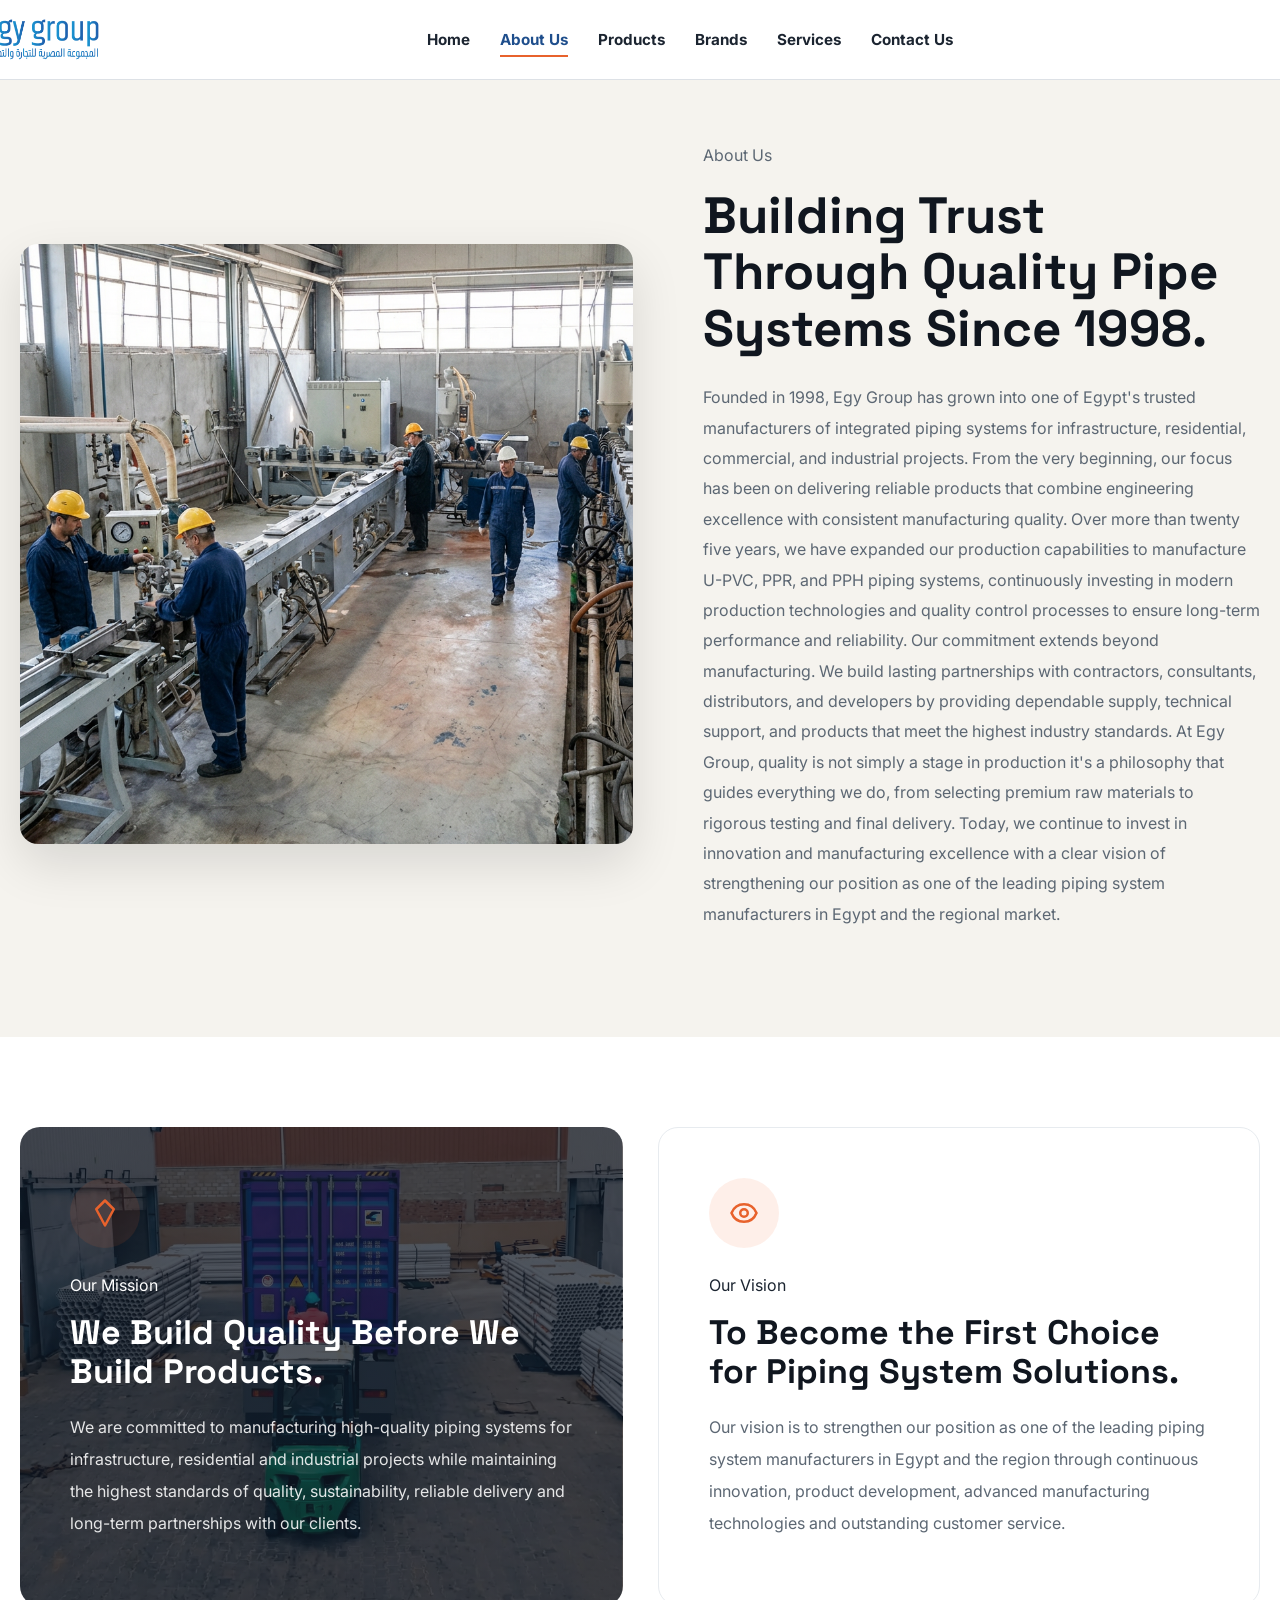
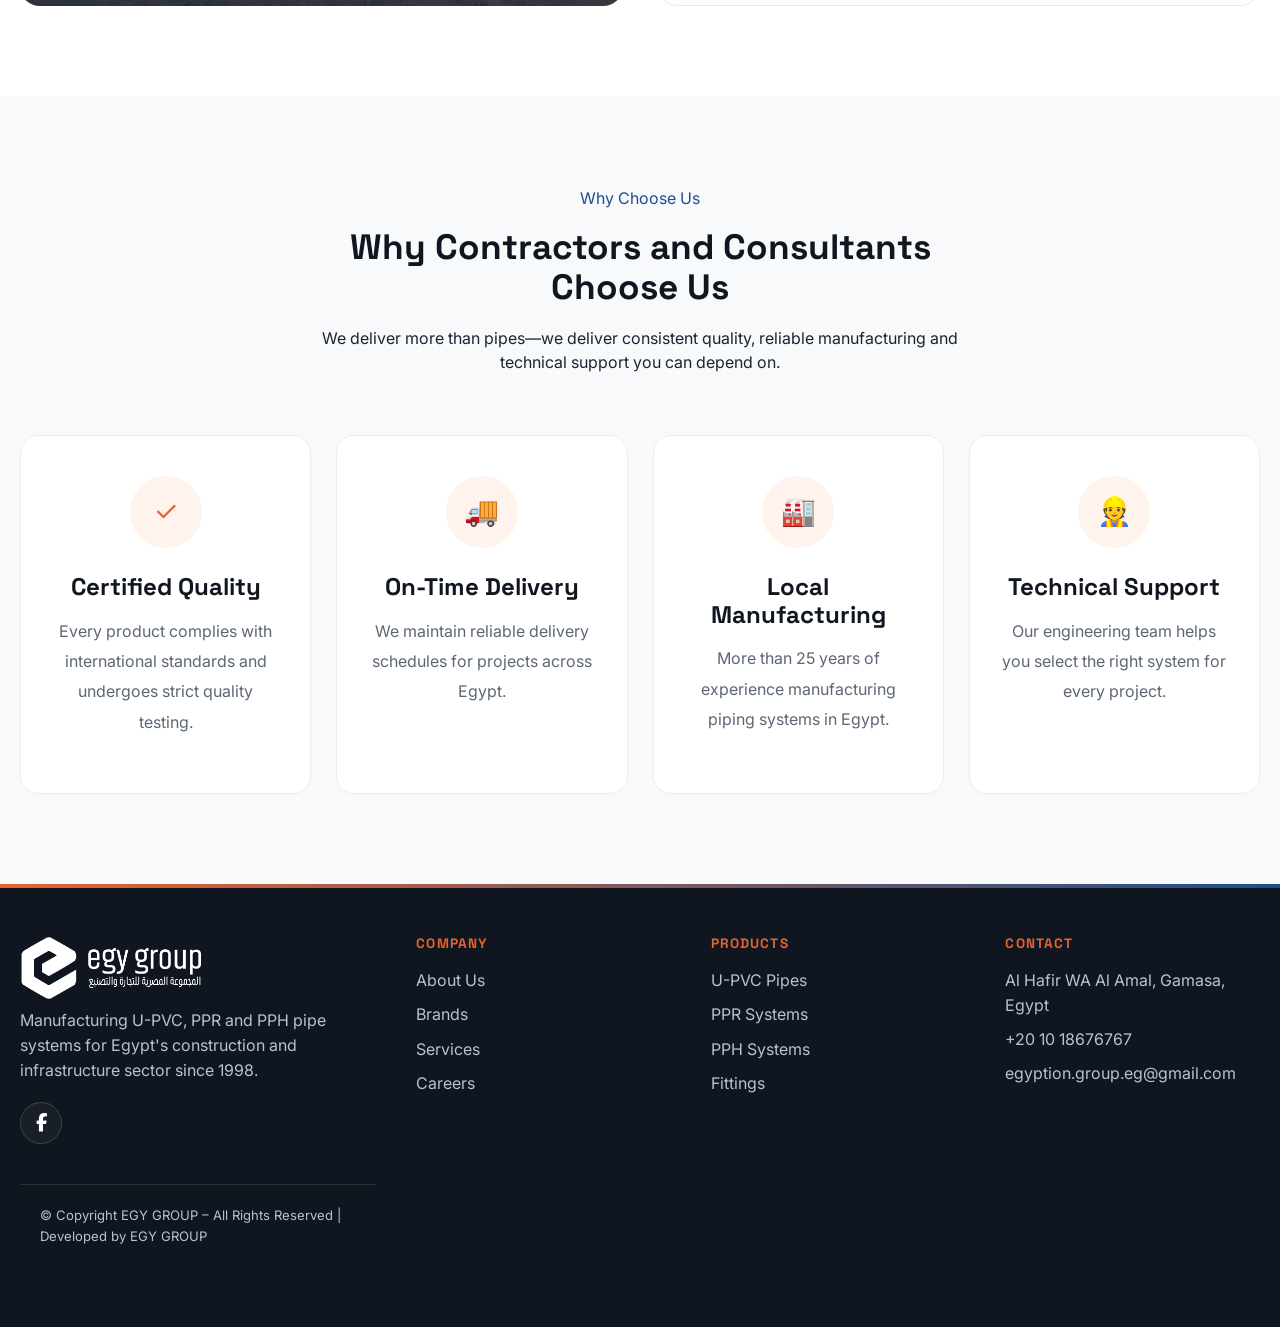
==== commit 83b5ec87: "Improve About Us page design and add bilingual content" ====
--- a/about.html
+++ b/about.html
@@ -14,6 +14,10 @@
     <link
       href="https://fonts.googleapis.com/css2?family=Space+Grotesk:wght@500;700&family=Inter:wght@400;500;600;700&family=Cairo:wght@400;500;600;700&display=swap"
       rel="stylesheet"
+    />
+    <link
+      rel="stylesheet"
+      href="https://cdnjs.cloudflare.com/ajax/libs/font-awesome/6.7.2/css/all.min.css"
     />
     <link rel="stylesheet" href="css/style.css" />
   </head>
@@ -90,366 +94,237 @@
         </button>
       </div>
     </header>
-
     <main id="main-content">
-      <section class="page-header">
+      <section class="about-story section">
         <div class="container">
-          <p class="breadcrumb">
-            <a href="index.html" data-en="Home" data-ar="الرئيسية">Home</a
-            ><span aria-hidden="true">/</span
-            ><span data-en="About Us" data-ar="من نحن">About Us</span>
-          </p>
-          <p class="eyebrow" data-en="About Egy Group" data-ar="عن Egy Group">
-            About Egy Group
-          </p>
-          <h1
-            data-en="Two and a half decades of piping Egypt's infrastructure."
-            data-ar="خمسة وعشرون عامًا من مد أنابيب البنية التحتية في مصر."
-          >
-            Two and a half decades of piping Egypt's infrastructure.
-          </h1>
-          <p
-            data-en="From a single extrusion line in 1998 to a full-range pipe systems manufacturer serving contractors, developers and utilities nationwide."
-            data-ar="من خط بثق واحد عام 1998 إلى مُصنّع متكامل لأنظمة الأنابيب يخدم المقاولين والمطورين والمرافق في جميع أنحاء مصر."
-          >
-            From a single extrusion line in 1998 to a full-range pipe systems
-            manufacturer serving contractors, developers and utilities
-            nationwide.
-          </p>
+          <div class="about-story-grid">
+            <div class="about-story-image">
+              <img
+                src="assets/images/factory-image.png"
+                alt="Egy Group Factory"
+              />
+            </div>
+
+            <div class="about-story-content">
+              <p class="eyebrow" data-en="About Us" data-ar="من نحن">
+                About Us
+              </p>
+
+              <h2
+                data-en="Building Trust Through Quality Pipe Systems Since 1998."
+                data-ar="نبني الثقة في أنظمة المواسير منذ عام 1998."
+              >
+                Building Trust Through Quality Pipe Systems Since 1998.
+              </h2>
+
+              <p
+                data-en="Founded in 1998, Egy Group has grown into one of Egypt's trusted manufacturers of integrated piping systems for infrastructure, residential, commercial, and industrial projects. From the very beginning, our focus has been on delivering reliable products that combine engineering excellence with consistent manufacturing quality.
+Over more than twenty five years, we have expanded our production capabilities to manufacture U-PVC, PPR, and PPH piping systems, continuously investing in modern production technologies and quality control processes to ensure long-term performance and reliability.
+Our commitment extends beyond manufacturing. We build lasting partnerships with contractors, consultants, distributors, and developers by providing dependable supply, technical support, and products that meet the highest industry standards.
+At Egy Group, quality is not simply a stage in production it's a philosophy that guides everything we do, from selecting premium raw materials to rigorous testing and final delivery.
+Today, we continue to invest in innovation and manufacturing excellence with a clear vision of strengthening our position as one of the leading piping system manufacturers in Egypt and the regional market."
+                data-ar="بدأت المجموعة المصرية رحلتها عام 1998 بهدف تقديم حلول متكاملة لأنظمة المواسير تخدم مشروعات البنية التحتية والإسكان والصناعة في مصر. ومنذ انطلاقها، ركزت الشركة على بناء سمعة قائمة على جودة التصنيع والالتزام بالمعايير الفنية التي تلبي احتياجات السوق المصري.
+وعلى مدار أكثر من خمسة وعشرين عامًا، توسعت قدراتنا الإنتاجية لتشمل أنظمة U-PVC وPPR وPPH، مع تطوير خطوط الإنتاج باستمرار واستخدام أحدث تقنيات التصنيع لضمان جودة ثابتة واعتمادية طويلة الأمد.
+ولا يقتصر دورنا على تصنيع المنتجات فحسب، بل نحرص على بناء شراكات طويلة الأمد مع المقاولين والاستشاريين والموزعين، من خلال الالتزام بمواعيد التوريد، وتقديم الدعم الفني، والمساهمة في نجاح المشروعات التي تعتمد على منتجاتنا.
+ونؤمن بأن الجودة ليست مجرد مرحلة في عملية الإنتاج، بل ثقافة تبدأ من اختيار المواد الخام، مرورًا بعمليات التصنيع والاختبارات الدقيقة، وحتى وصول المنتج إلى العميل بالمستوى الذي يعكس اسم المجموعة المصرية.
+واليوم نواصل الاستثمار في التطوير والابتكار لتقديم حلول مواسير تواكب احتياجات السوق المصري، مع رؤيتنا في أن نكون من الشركات الرائدة في تصنيع أنظمة المواسير داخل مصر والأسواق الإقليمية."
+              ></p>
+
+            </div>
+          </div>
         </div>
       </section>
-
-      <section class="section section-alt" aria-labelledby="mission-heading">
-        <div
-          class="container grid grid-2"
-          style="gap: 3rem; align-items: center"
-        >
-          <div>
-            <p class="eyebrow" data-en="Our mission" data-ar="رسالتنا">
-              Our mission
-            </p>
+      <section class="mission-vision section">
+
+    <div class="container">
+
+        <div class="mission-vision-grid">
+
+            <!-- Mission -->
+
+            <div class="mv-card mv-mission">
+
+                <div class="mv-icon">
+
+                    <svg width="30" height="30" viewBox="0 0 24 24" fill="none">
+                        <path d="M12 2L19 9L12 22L5 9L12 2Z"
+                              stroke="currentColor"
+                              stroke-width="2"
+                              stroke-linejoin="round"/>
+                    </svg>
+
+                </div>
+
+                <span class="eyebrow"
+      data-en="Our Mission"
+      data-ar="رسالتنا">
+    Our Mission
+</span>
+
+               <h3
+data-en="We Build Quality Before We Build Products."
+data-ar="نصنع الجودة قبل أن نصنع المنتج.">
+We Build Quality Before We Build Products.
+</h3>
+
+                <p
+data-en="We are committed to manufacturing high-quality piping systems for infrastructure, residential and industrial projects while maintaining the highest standards of quality, sustainability, reliable delivery and long-term partnerships with our clients."
+data-ar="نلتزم بتقديم أنظمة مواسير عالية الجودة تلبي احتياجات مشروعات البنية التحتية والإسكان والصناعة، مع التركيز على الجودة والاستدامة والالتزام بالمواعيد وبناء علاقات طويلة الأمد مع عملائنا.">
+We are committed to manufacturing high-quality piping systems for infrastructure, residential and industrial projects while maintaining the highest standards of quality, sustainability, reliable delivery and long-term partnerships with our clients.
+</p>
+
+            </div>
+
+            <!-- Vision -->
+
+            <div class="mv-card mv-vision">
+
+                <div class="mv-icon">
+
+                    <svg width="30" height="30" viewBox="0 0 24 24" fill="none">
+                        <path d="M2 12C4 7 8 5 12 5C16 5 20 7 22 12C20 17 16 19 12 19C8 19 4 17 2 12Z"
+                              stroke="currentColor"
+                              stroke-width="2"/>
+                        <circle cx="12" cy="12" r="3"
+                                stroke="currentColor"
+                                stroke-width="2"/>
+                    </svg>
+
+                </div>
+
+               <span class="eyebrow"
+data-en="Our Vision"
+data-ar="رؤيتنا">
+Our Vision
+</span>
+
+<h3
+data-en="To Become the First Choice for Piping System Solutions."
+data-ar="أن نكون الخيار الأول في حلول أنظمة المواسير.">
+To Become the First Choice for Piping System Solutions.
+</h3>
+
+<p
+data-en="Our vision is to strengthen our position as one of the leading piping system manufacturers in Egypt and the region through continuous innovation, product development, advanced manufacturing technologies and outstanding customer service."
+data-ar="نسعى إلى تعزيز مكانتنا كواحدة من الشركات الرائدة في مصر والمنطقة من خلال الابتكار المستمر، وتطوير المنتجات، والاستثمار في أحدث تقنيات التصنيع وخدمة العملاء.">
+Our vision is to strengthen our position as one of the leading piping system manufacturers in Egypt and the region through continuous innovation, product development, advanced manufacturing technologies and outstanding customer service.
+</p>
+
+            </div>
+
+        </div>
+
+    </div>
+
+</section>
+<section class="why-us section">
+
+    <div class="container">
+
+        <div class="section-head center">
+
+            <p class="eyebrow"
+data-en="Why Choose Us"
+data-ar="لماذا نحن">
+Why Choose Us
+</p>
+
             <h2
-              id="mission-heading"
-              data-en="Reliable materials, delivered on schedule."
-              data-ar="مواد موثوقة، تصل في موعدها."
-            >
-              Reliable materials, delivered on schedule.
-            </h2>
+data-en="Why Contractors and Consultants Choose Us"
+data-ar="لماذا يختارنا المقاولون والاستشاريون؟">
+Why Contractors and Consultants Choose Us
+</h2>
+
             <p
-              data-en="Egy Group Company exists to give engineers and contractors a pipe system they don't have to think twice about — consistent dimensions, verified pressure ratings, and stock available when the programme demands it."
-              data-ar="شركة Egy Group موجودة لتمنح المهندسين والمقاولين نظام أنابيب لا يحتاجون للتفكير فيه مرتين — أبعاد ثابتة، تصنيفات ضغط موثقة، ومخزون متاح وقت ما يحتاجه الجدول الزمني."
-            >
-              Egy Group Company exists to give engineers and contractors a pipe
-              system they don't have to think twice about &mdash; consistent
-              dimensions, verified pressure ratings, and stock available when
-              the programme demands it.
-            </p>
-            <p
-              data-en="We manufacture across three polymer systems — PVC-U, PPR and PPH — so a single supplier can cover drainage, potable water and industrial process lines on the same project."
-              data-ar="نُصنّع عبر ثلاثة أنظمة بوليمرية — PVC-U و PPR و PPH — بحيث يغطي مورّد واحد خطوط الصرف ومياه الشرب والعمليات الصناعية في نفس المشروع."
-            >
-              We manufacture across three polymer systems &mdash; PVC-U, PPR and
-              PPH &mdash; so a single supplier can cover drainage, potable water
-              and industrial process lines on the same project.
-            </p>
-          </div>
-          <div class="card">
-            <p class="eyebrow" data-en="Our vision" data-ar="رؤيتنا">
-              Our vision
-            </p>
-            <h3
-              data-en="To be the reference pipe manufacturer of the Nile Delta industrial corridor."
-              data-ar="أن نكون المُصنّع المرجعي للأنابيب في الممر الصناعي لدلتا النيل."
-            >
-              To be the reference pipe manufacturer of the Nile Delta industrial
-              corridor.
-            </h3>
-            <p
-              style="color: var(--color-steel)"
-              data-en="We aim to expand our extrusion capacity and export footprint while holding the same tolerances that earned us our first municipal contract in 2003."
-              data-ar="نهدف لتوسيع طاقتنا الإنتاجية وحضورنا التصديري مع الحفاظ على نفس معايير الدقة التي جلبت لنا أول عقد بلدي عام 2003."
-            >
-              We aim to expand our extrusion capacity and export footprint while
-              holding the same tolerances that earned us our first municipal
-              contract in 2003.
-            </p>
-          </div>
-        </div>
-      </section>
-
-      <section class="section" aria-labelledby="values-heading">
-        <div class="container">
-          <div class="section-head center">
-            <p class="eyebrow" data-en="What guides us" data-ar="ما يوجّهنا">
-              What guides us
-            </p>
-            <h2 id="values-heading" data-en="Our values" data-ar="قيمنا">
-              Our values
-            </h2>
-          </div>
-          <div class="grid grid-4">
-            <div class="card value-item" style="flex-direction: column">
-              <span class="icon-ring" aria-hidden="true">
-                <svg width="22" height="22" viewBox="0 0 24 24" fill="none">
-                  <path
-                    d="M12 3l7 3v6c0 4.5-3 7.5-7 9-4-1.5-7-4.5-7-9V6l7-3z"
-                    stroke="currentColor"
-                    stroke-width="2"
-                    stroke-linejoin="round"
-                  ></path>
-                </svg>
-              </span>
-              <h3 data-en="Quality first" data-ar="الجودة أولًا">
-                Quality first
-              </h3>
-              <p
-                style="color: var(--color-steel); margin: 0"
-                data-en="Every roll and batch is lab-tested before release."
-                data-ar="كل لفة ودفعة تُختبر معمليًا قبل الإفراج عنها."
-              >
-                Every roll and batch is lab-tested before release.
-              </p>
-            </div>
-            <div class="card value-item" style="flex-direction: column">
-              <span class="icon-ring" aria-hidden="true">
-                <svg width="22" height="22" viewBox="0 0 24 24" fill="none">
-                  <circle
-                    cx="12"
-                    cy="12"
-                    r="8"
-                    stroke="currentColor"
-                    stroke-width="2"
-                  ></circle>
-                  <path
-                    d="M12 8v4l3 2"
-                    stroke="currentColor"
-                    stroke-width="2"
-                    stroke-linecap="round"
-                  ></path>
-                </svg>
-              </span>
-              <h3 data-en="On-time delivery" data-ar="توصيل في الموعد">
-                On-time delivery
-              </h3>
-              <p
-                style="color: var(--color-steel); margin: 0"
-                data-en="Our fleet schedules deliveries around your site programme."
-                data-ar="ننسق مواعيد أسطولنا وفق الجدول الزمني لموقعك."
-              >
-                Our fleet schedules deliveries around your site programme.
-              </p>
-            </div>
-            <div class="card value-item" style="flex-direction: column">
-              <span class="icon-ring" aria-hidden="true">
-                <svg width="22" height="22" viewBox="0 0 24 24" fill="none">
-                  <path
-                    d="M4 20l4-4M14 4l6 6-8 8-6-6 8-8z"
-                    stroke="currentColor"
-                    stroke-width="2"
-                    stroke-linejoin="round"
-                  ></path>
-                </svg>
-              </span>
-              <h3 data-en="Engineering honesty" data-ar="نزاهة هندسية">
-                Engineering honesty
-              </h3>
-              <p
-                style="color: var(--color-steel); margin: 0"
-                data-en="We spec what the application needs, not what's cheapest to sell."
-                data-ar="نحدد المواصفة التي يحتاجها التطبيق فعلًا، وليس الأرخص في البيع."
-              >
-                We spec what the application needs, not what's cheapest to sell.
-              </p>
-            </div>
-            <div class="card value-item" style="flex-direction: column">
-              <span class="icon-ring" aria-hidden="true">
-                <svg width="22" height="22" viewBox="0 0 24 24" fill="none">
-                  <path
-                    d="M12 2a5 5 0 015 5c0 3-5 10-5 10S7 10 7 7a5 5 0 015-5z"
-                    stroke="currentColor"
-                    stroke-width="2"
-                    stroke-linejoin="round"
-                  ></path>
-                </svg>
-              </span>
-              <h3 data-en="Local commitment" data-ar="التزام محلي">
-                Local commitment
-              </h3>
-              <p
-                style="color: var(--color-steel); margin: 0"
-                data-en="Egyptian-made, supporting Egyptian construction jobs."
-                data-ar="صناعة مصرية تدعم فرص العمل في قطاع الإنشاءات المصري."
-              >
-                Egyptian-made, supporting Egyptian construction jobs.
-              </p>
-            </div>
-          </div>
-        </div>
-      </section>
-
-      <section class="section section-alt" aria-labelledby="timeline-heading">
-        <div class="container grid grid-2" style="gap: 3rem">
-          <div>
-            <p class="eyebrow" data-en="Milestones" data-ar="محطات بارزة">
-              Milestones
-            </p>
-            <h2 id="timeline-heading" data-en="Our journey" data-ar="مسيرتنا">
-              Our journey
-            </h2>
-            <div class="timeline">
-              <div class="timeline-item">
-                <span class="timeline-year">1998</span>
-                <p
-                  style="margin: 0"
-                  data-en="Founded with a single PVC extrusion line in Mansoura, Dakahlia."
-                  data-ar="تأسست بخط بثق PVC واحد في المنصورة، الدقهلية."
-                >
-                  Founded with a single PVC extrusion line in Mansoura,
-                  Dakahlia.
-                </p>
-              </div>
-              <div class="timeline-item">
-                <span class="timeline-year">2003</span>
-                <p
-                  style="margin: 0"
-                  data-en="Awarded our first municipal drainage supply contract."
-                  data-ar="حصلنا على أول عقد لتوريد أنابيب صرف بلدية."
-                >
-                  Awarded our first municipal drainage supply contract.
-                </p>
-              </div>
-              <div class="timeline-item">
-                <span class="timeline-year">2011</span>
-                <p
-                  style="margin: 0"
-                  data-en="Added PPR production line for potable water systems."
-                  data-ar="أضفنا خط إنتاج PPR لأنظمة مياه الشرب."
-                >
-                  Added PPR production line for potable water systems.
-                </p>
-              </div>
-              <div class="timeline-item">
-                <span class="timeline-year">2017</span>
-                <p
-                  style="margin: 0"
-                  data-en="ISO 9001:2015 certification achieved; in-house QC lab opened."
-                  data-ar="حصلنا على شهادة ISO 9001:2015، وافتتحنا معمل جودة داخلي."
-                >
-                  ISO 9001:2015 certification achieved; in-house QC lab opened.
-                </p>
-              </div>
-              <div class="timeline-item">
-                <span class="timeline-year">2023</span>
-                <p
-                  style="margin: 0"
-                  data-en="Began PPH industrial line production and first regional exports."
-                  data-ar="بدأنا إنتاج خط PPH الصناعي وأول عمليات تصدير إقليمية."
-                >
-                  Began PPH industrial line production and first regional
-                  exports.
-                </p>
-              </div>
-            </div>
-          </div>
-          <div>
-            <p class="eyebrow" data-en="By the numbers" data-ar="بالأرقام">
-              By the numbers
-            </p>
-            <h2 data-en="Egy Group today" data-ar="Egy Group اليوم">
-              Egy Group today
-            </h2>
-            <div class="stat-strip" style="margin-top: 1.5rem">
-              <div>
-                <p class="stat-num">3</p>
-                <p
-                  class="stat-label"
-                  data-en="Production lines"
-                  data-ar="خطوط إنتاج"
-                >
-                  Production lines
-                </p>
-              </div>
-              <div>
-                <p class="stat-num">180</p>
-                <p class="stat-label" data-en="Employees" data-ar="موظف">
-                  Employees
-                </p>
-              </div>
-              <div>
-                <p class="stat-num">27</p>
-                <p
-                  class="stat-label"
-                  data-en="Governorates supplied"
-                  data-ar="محافظة نخدمها"
-                >
-                  Governorates supplied
-                </p>
-              </div>
-              <div>
-                <p class="stat-num">4</p>
-                <p
-                  class="stat-label"
-                  data-en="Quality certifications"
-                  data-ar="شهادات جودة"
-                >
-                  Quality certifications
-                </p>
-              </div>
-            </div>
-            <div class="card" style="margin-top: 2rem">
-              <h3
-                data-en="Certifications &amp; standards"
-                data-ar="الشهادات والمواصفات"
-              >
-                Certifications &amp; standards
-              </h3>
-              <div class="badge-row" style="margin-top: 0">
-                <span class="badge">ISO 9001:2015</span>
-                <span class="badge">ES 4218</span>
-                <span class="badge">DIN 8077/78</span>
-                <span
-                  class="badge"
-                  data-en="ISO 17025 lab"
-                  data-ar="معمل ISO 17025"
-                  >ISO 17025 lab</span
-                >
-              </div>
-            </div>
-          </div>
-        </div>
-      </section>
-
-      <section class="section">
-        <div class="container">
-          <div class="cta-band">
-            <div>
-              <h2
-                data-en="Want to tour the facility?"
-                data-ar="تحب تزور المصنع؟"
-              >
-                Want to tour the facility?
-              </h2>
-              <p
-                data-en="We welcome specifiers and procurement teams to visit our Mansoura plant."
-                data-ar="نرحّب بالمهندسين وفرق المشتريات لزيارة مصنعنا في المنصورة."
-              >
-                We welcome specifiers and procurement teams to visit our
-                Mansoura plant.
-              </p>
-            </div>
-            <a
-              class="btn btn-primary"
-              href="contact.html"
-              data-en="Arrange a visit"
-              data-ar="رتّب زيارة"
-              >Arrange a visit</a
-            >
-          </div>
-        </div>
-      </section>
+data-en="We deliver more than pipes—we deliver consistent quality, reliable manufacturing and technical support you can depend on."
+data-ar="لا نقدم مجرد مواسير، بل نقدم جودة ثابتة، تصنيعًا موثوقًا، ودعمًا فنيًا يعتمد عليه.">
+We deliver more than pipes—we deliver consistent quality, reliable manufacturing and technical support you can depend on.
+</p>
+
+        </div>
+
+        <div class="why-us-grid">
+
+            <div class="why-box">
+
+                <div class="why-icon">✓</div>
+
+                <h3
+data-en="Certified Quality"
+data-ar="جودة معتمدة">
+Certified Quality
+</h3>
+
+<p
+data-en="Every product complies with international standards and undergoes strict quality testing."
+data-ar="جميع منتجاتنا مطابقة للمواصفات القياسية وتخضع لاختبارات جودة دقيقة.">
+Every product complies with international standards and undergoes strict quality testing.
+</p>
+
+            </div>
+
+            <div class="why-box">
+
+                <div class="why-icon">🚚</div>
+
+                <h3
+data-en="On-Time Delivery"
+data-ar="تسليم في الموعد">
+On-Time Delivery
+</h3>
+
+<p
+data-en="We maintain reliable delivery schedules for projects across Egypt."
+data-ar="نلتزم بجداول التوريد للمشروعات الكبرى في جميع أنحاء مصر.">
+We maintain reliable delivery schedules for projects across Egypt.
+</p>
+
+            </div>
+
+            <div class="why-box">
+
+                <div class="why-icon">🏭</div>
+
+                <h3
+data-en="Local Manufacturing"
+data-ar="تصنيع محلي">
+Local Manufacturing
+</h3>
+
+<p
+data-en="More than 25 years of experience manufacturing piping systems in Egypt."
+data-ar="أكثر من 25 عاماً من الخبرة في تصنيع أنظمة المواسير داخل مصر.">
+More than 25 years of experience manufacturing piping systems in Egypt.
+</p>
+
+            </div>
+
+            <div class="why-box">
+
+                <div class="why-icon">👷</div>
+
+                <h3
+data-en="Technical Support"
+data-ar="دعم فني">
+Technical Support
+</h3>
+
+<p
+data-en="Our engineering team helps you select the right system for every project."
+data-ar="فريق هندسي يساعدك على اختيار النظام المناسب لكل مشروع.">
+Our engineering team helps you select the right system for every project.
+</p>
+
+            </div>
+
+        </div>
+
+    </div>
+
+</section>
     </main>
 
-    <footer class="site-footer">
+      <footer class="site-footer">
       <div class="container footer-top">
         <div class="footer-col">
           <a
@@ -466,61 +341,21 @@
             />
           </a>
           <p
-            data-en="Manufacturing PVC, PPR and PPH pipe systems for Egypt's construction and infrastructure sector since 1998."
-            data-ar="نصنّع أنظمة أنابيب PVC و PPR و PPH لقطاع الإنشاءات والبنية التحتية في مصر منذ عام 1998."
+            data-en="Manufacturing U-PVC, PPR and PPH pipe systems for Egypt's construction and infrastructure sector since 1998."
+            data-ar="نصنّع أنظمة أنابيب U-PVC و PPR و PPH لقطاع الإنشاءات والبنية التحتية في مصر منذ عام 1998."
           >
-            Manufacturing PVC, PPR and PPH pipe systems for Egypt's construction
-            and infrastructure sector since 1998.
+            Manufacturing U-PVC, PPR and PPH pipe systems for Egypt's
+            construction and infrastructure sector since 1998.
           </p>
           <div class="social-links">
-            <a href="#" aria-label="Egy Group on Facebook"
-              ><svg width="16" height="16" viewBox="0 0 24 24" fill="none">
-                <path
-                  d="M15 8h2V4h-2a4 4 0 00-4 4v2H9v4h2v6h4v-6h2.5l.5-4H15V8z"
-                  fill="#fff"
-                ></path></svg
-            ></a>
-            <a href="#" aria-label="Egy Group on LinkedIn"
-              ><svg width="16" height="16" viewBox="0 0 24 24" fill="none">
-                <rect
-                  x="3"
-                  y="3"
-                  width="18"
-                  height="18"
-                  rx="2"
-                  fill="none"
-                  stroke="#fff"
-                  stroke-width="1.4"
-                ></rect>
-                <path
-                  d="M7 10v7M7 7v.01M11 17v-4.5a2 2 0 014 0V17M11 12.5v4.5"
-                  stroke="#fff"
-                  stroke-width="1.4"
-                  stroke-linecap="round"
-                ></path></svg
-            ></a>
-            <a href="#" aria-label="Egy Group on Instagram"
-              ><svg width="16" height="16" viewBox="0 0 24 24" fill="none">
-                <rect
-                  x="3"
-                  y="3"
-                  width="18"
-                  height="18"
-                  rx="5"
-                  fill="none"
-                  stroke="#fff"
-                  stroke-width="1.4"
-                ></rect>
-                <circle
-                  cx="12"
-                  cy="12"
-                  r="4"
-                  fill="none"
-                  stroke="#fff"
-                  stroke-width="1.4"
-                ></circle>
-                <circle cx="17.5" cy="6.5" r="1" fill="#fff"></circle></svg
-            ></a>
+            <a
+              href="https://www.facebook.com/EgyGroup.official/"
+              target="_blank"
+              rel="noopener noreferrer"
+              aria-label="Facebook"
+            >
+              <i class="fab fa-facebook-f"></i>
+            </a>
           </div>
         </div>
         <div class="footer-col">
@@ -554,9 +389,9 @@
             <li>
               <a
                 href="products.html#pvc"
-                data-en="PVC-U Pipes"
-                data-ar="أنابيب PVC-U"
-                >PVC-U Pipes</a
+                data-en="U-PVC Pipes"
+                data-ar="أنابيب U-PVC"
+                >U-PVC Pipes</a
               >
             </li>
             <li>
@@ -586,33 +421,37 @@
           </ul>
         </div>
         <div class="footer-col">
-          <h4 data-en="Contact" data-ar="التواصل">Contact</h4>
-          <ul>
-            <li
-              data-en="Industrial Zone, Mansoura, Dakahlia, Egypt"
-              data-ar="المنطقة الصناعية، المنصورة، الدقهلية، مصر"
-            >
-              Industrial Zone, Mansoura, Dakahlia, Egypt
-            </li>
-            <li>+20 50 123 4567</li>
-            <li>info@egygroup-example.com</li>
-          </ul>
-        </div>
-      </div>
+  <h4 data-en="Contact" data-ar="التواصل">Contact</h4>
+
+  <ul>
+    <li
+      data-en="Al Hafir WA Al Amal, Gamasa, Egypt"
+      data-ar="الحفير والأمل، جمصة، المنطقة الصناعية، مصر"
+    >
+      Al Hafir WA Al Amal, Gamasa, Egypt
+    </li>
+
+    <li>
+      <a href="tel:+201018676767" class="contact-number">
+        +20 10 18676767
+      </a>
+    </li>
+
+    <li>
+      <a href="mailto:egyption.group.eg@gmail.com" class="contact-email">
+        egyption.group.eg@gmail.com
+      </a>
+    </li>
+  </ul>
+</div>
       <div class="container footer-bottom">
         <p
-          data-en="© 2026 Egy Group Company for Trade &amp; Manufacturing. All rights reserved."
-          data-ar="© 2026 شركة Egy Group للتجارة والتصنيع. جميع الحقوق محفوظة."
+          data-en="© Copyright EGY GROUP – All Rights Reserved  |  Developed by EGY GROUP"
+          data-ar="© Copyright EGY GROUP – All Rights Reserved  |  Developed by EGY GROUP"
         >
           &copy; 2026 Egy Group Company for Trade &amp; Manufacturing. All
           rights reserved.
         </p>
-        <p
-          data-en="Placeholder content for demonstration purposes."
-          data-ar="محتوى تجريبي لأغراض العرض فقط."
-        >
-          Placeholder content for demonstration purposes.
-        </p>
       </div>
     </footer>
 
--- a/css/style.css
+++ b/css/style.css
@@ -640,25 +640,30 @@
   flex-shrink: 0;
 }
 
-/* Timeline */
-.timeline {
-  display: grid;
-  gap: 1.5rem;
-}
-.timeline-item {
-  display: grid;
-  grid-template-columns: 90px 1fr;
-  gap: 1.25rem;
-  padding-bottom: 1.5rem;
-  border-bottom: 1px solid var(--color-line);
-}
-.timeline-item:last-child {
-  border-bottom: none;
-}
-.timeline-year {
-  font-family: var(--font-display);
+.why-grid {
+  margin-top: 60px;
+}
+
+.why-card {
+  text-align: center;
+  padding: 45px 30px;
+  transition: 0.3s;
+}
+
+.why-card:hover {
+  transform: translateY(-8px);
+}
+
+.why-number {
+  display: block;
+
+  font-size: 48px;
+
   font-weight: 700;
+
   color: var(--color-orange);
+
+  margin-bottom: 20px;
 }
 
 /* Stat strip */
@@ -986,3 +991,345 @@
 html[dir="rtl"] .main-nav {
   direction: rtl;
 }
+/* ==========================
+   Mobile Header
+========================== */
+
+@media (max-width: 991px) {
+  .site-header {
+    height: 72px;
+  }
+
+  .header-inner {
+    grid-template-columns: auto 1fr auto;
+    height: 72px;
+  }
+
+  .site-header .brand {
+    margin-left: 0;
+  }
+
+  .lang-toggle {
+    margin-right: 0;
+  }
+  .hero {
+    min-height: 650px;
+    padding: 90px 0 50px;
+  }
+
+  .hero-inner {
+    width: 100%;
+    max-width: 100%;
+  }
+
+  .hero h1 {
+    font-size: 34px;
+    line-height: 1.2;
+  }
+
+  .hero-lede {
+    width: 100%;
+    font-size: 17px;
+    line-height: 1.8;
+  }
+
+  .hero-actions {
+    justify-content: flex-start;
+  }
+
+  .hero .btn {
+    width: auto;
+  }
+  .section {
+    padding: 55px 0;
+  }
+
+  .card {
+    padding: 24px;
+  }
+  .grid {
+    gap: 20px;
+  }
+}
+
+/* ===========================
+   ABOUT STORY
+=========================== */
+
+.about-story {
+  padding: 60px 0 90px;
+}
+
+.about-story-grid {
+  display: grid;
+  grid-template-columns: 1.1fr 1fr;
+  gap: 70px;
+  align-items: center;
+}
+
+.about-story-image img {
+  width: 100%;
+  height: 600px;
+  object-fit: cover;
+  border-radius: 18px;
+  display: block;
+  box-shadow: 0 20px 50px rgba(0, 0, 0, 0.12);
+}
+
+.about-story-content h2 {
+  font-size: 51px;
+  line-height: 1.1;
+  max-width: 600px;
+}
+
+.about-story-content p {
+  color: var(--color-steel);
+  line-height: 1.9;
+  margin-bottom: 18px;
+}
+
+.about-features {
+  list-style: none;
+  padding: 0;
+  margin: 35px 0;
+  display: grid;
+  gap: 18px;
+}
+
+.about-features li {
+  position: relative;
+  padding-inline-start: 28px;
+  font-weight: 600;
+}
+
+.about-features li::before {
+  content: "";
+  width: 10px;
+  height: 10px;
+  background: var(--color-orange);
+  border-radius: 50%;
+  position: absolute;
+  inset-inline-start: 0;
+  top: 9px;
+}
+
+@media (max-width: 991px) {
+  .about-story {
+    padding: 70px 0;
+  }
+
+  .about-story-grid {
+    grid-template-columns: 1fr;
+    gap: 35px;
+  }
+
+  .about-story-image img {
+    aspect-ratio: 4 / 3;
+    height: auto;
+    object-fit: cover;
+  }
+
+  .about-story-content h2 {
+    font-size: 34px;
+  }
+}
+/*==================================
+MISSION & VISION
+==================================*/
+
+.mission-vision {
+  padding: 90px 0;
+  background: #fff;
+}
+
+.mission-vision-grid {
+  display: grid;
+  grid-template-columns: 1fr 1fr;
+  gap: 35px;
+}
+
+.mv-card {
+  position: relative;
+  overflow: hidden;
+  border-radius: 20px;
+  padding: 50px;
+  min-height: 430px;
+  display: flex;
+  flex-direction: column;
+  justify-content: center;
+  transition: 0.35s ease;
+}
+
+/* ===== Mission ===== */
+
+.mv-mission {
+  background-image:
+    linear-gradient(rgba(15, 25, 40, 0.72), rgba(15, 25, 40, 0.72)),
+    url("../assets/images/vision.png");
+
+  background-size: cover;
+  background-position: center;
+  color: #fff;
+}
+
+.mv-mission:hover {
+  transform: translateY(-8px);
+}
+
+.mv-mission .eyebrow,
+.mv-mission h3,
+.mv-mission p {
+  color: #fff;
+}
+
+/* ===== Vision ===== */
+
+.mv-vision {
+  background: #fff;
+
+  border: 1px solid #e7ebef;
+}
+
+.mv-vision:hover {
+  transform: translateY(-8px);
+
+  box-shadow: 0 20px 45px rgba(0, 0, 0, 0.08);
+}
+
+.mv-icon {
+  width: 70px;
+
+  height: 70px;
+
+  border-radius: 50%;
+
+  display: flex;
+
+  align-items: center;
+
+  justify-content: center;
+
+  background: rgba(242, 102, 41, 0.1);
+
+  color: var(--color-orange);
+
+  margin-bottom: 25px;
+}
+
+.mv-card h3 {
+  font-size: 34px;
+
+  margin: 15px 0 20px;
+}
+
+.mv-card p {
+  line-height: 2;
+
+  color: var(--color-steel);
+}
+
+.mv-mission p {
+  color: rgba(255, 255, 255, 0.88);
+}
+
+/* Responsive */
+
+@media (max-width: 991px) {
+  .mission-vision-grid {
+    grid-template-columns: 1fr;
+  }
+
+  .mv-card {
+    min-height: 340px;
+
+    padding: 35px;
+  }
+}
+
+/*==================================
+WHY US
+==================================*/
+
+.why-us {
+  padding: 90px 0;
+
+  background: #f8f9fb;
+}
+
+.why-us-grid {
+  display: grid;
+
+  grid-template-columns: repeat(4, 1fr);
+
+  gap: 25px;
+
+  margin-top: 60px;
+}
+
+.why-box {
+  background: #fff;
+
+  border-radius: 18px;
+
+  padding: 40px 30px;
+
+  text-align: center;
+
+  border: 1px solid #ececec;
+
+  transition: 0.35s;
+}
+
+.why-box:hover {
+  transform: translateY(-8px);
+
+  box-shadow: 0 18px 45px rgba(0, 0, 0, 0.08);
+}
+
+.why-icon {
+  width: 72px;
+
+  height: 72px;
+
+  margin: auto;
+
+  margin-bottom: 25px;
+
+  border-radius: 50%;
+
+  background: #fff3ed;
+
+  display: flex;
+
+  align-items: center;
+
+  justify-content: center;
+
+  font-size: 28px;
+
+  color: var(--color-orange);
+}
+
+.why-box h3 {
+  margin-bottom: 15px;
+
+  font-size: 24px;
+}
+
+.why-box p {
+  line-height: 1.9;
+
+  color: var(--color-steel);
+}
+
+@media (max-width: 991px) {
+  .why-us-grid {
+    grid-template-columns: 1fr 1fr;
+  }
+}
+
+@media (max-width: 650px) {
+  .why-us-grid {
+    grid-template-columns: 1fr;
+  }
+}
